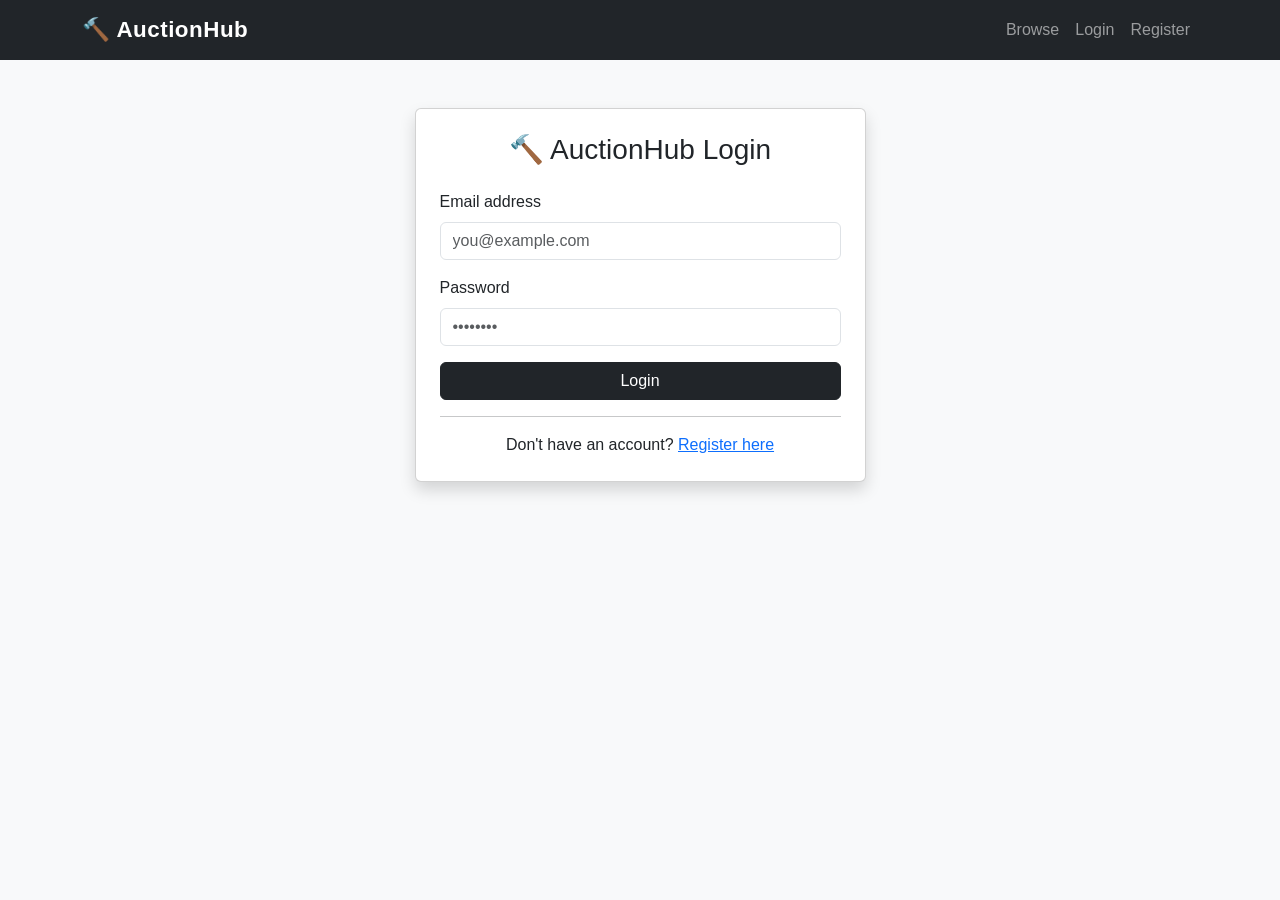
==== frontend/login.html @ b6988cc9 "Phase 13: Frontend - Complete HTML+CSS+JS frontend (15 pages, Bootstrap 5)" ====
<!DOCTYPE html>
<html lang="en">
<head>
  <meta charset="UTF-8" />
  <meta name="viewport" content="width=device-width, initial-scale=1.0"/>
  <title>Login — AuctionHub</title>
  <link href="https://cdn.jsdelivr.net/npm/bootstrap@5.3.0/dist/css/bootstrap.min.css" rel="stylesheet"/>
  <link rel="stylesheet" href="css/style.css"/>
</head>
<body class="bg-light">

  <div id="main-nav"></div>

  <!-- Toast Container -->
  <div id="toast-container" class="toast-container position-fixed top-0 end-0 p-3" style="z-index:9999"></div>

  <div class="container mt-5">
    <div class="row justify-content-center">
      <div class="col-md-5">
        <div class="card shadow">
          <div class="card-body p-4">
            <h3 class="card-title text-center mb-4">🔨 AuctionHub Login</h3>

            <form id="login-form">
              <div class="mb-3">
                <label class="form-label">Email address</label>
                <input type="email" class="form-control" id="email" placeholder="you@example.com" required/>
              </div>
              <div class="mb-3">
                <label class="form-label">Password</label>
                <input type="password" class="form-control" id="password" placeholder="••••••••" required/>
              </div>
              <div id="error-msg" class="alert alert-danger d-none"></div>
              <button type="submit" class="btn btn-dark w-100" id="login-btn">
                Login
              </button>
            </form>

            <hr/>
            <p class="text-center mb-0">
              Don't have an account? <a href="register.html">Register here</a>
            </p>
          </div>
        </div>
      </div>
    </div>
  </div>

  <script src="https://cdn.jsdelivr.net/npm/bootstrap@5.3.0/dist/js/bootstrap.bundle.min.js"></script>
  <script src="js/api.js"></script>
  <script src="js/auth.js"></script>
  <script>
    // If already logged in, redirect
    if (isLoggedIn()) {
      redirectByRole(getUserRole());
    }

    document.addEventListener("DOMContentLoaded", () => {
      renderNav();

      document.getElementById("login-form").addEventListener("submit", async (e) => {
        e.preventDefault();
        const email    = document.getElementById("email").value.trim();
        const password = document.getElementById("password").value;
        const btn      = document.getElementById("login-btn");
        const errEl    = document.getElementById("error-msg");

        btn.disabled = true;
        btn.textContent = "Logging in...";
        errEl.classList.add("d-none");

        try {
          const user = await login(email, password);
          showToast("Login successful! Redirecting...", "success");
          setTimeout(() => redirectByRole(user.role), 800);
        } catch (err) {
          errEl.textContent = err.message || "Login failed. Please check credentials.";
          errEl.classList.remove("d-none");
          btn.disabled = false;
          btn.textContent = "Login";
        }
      });
    });
  </script>
</body>
</html>
---- frontend/css/style.css ----
/* ============================================================
   style.css — Global styles for AuctionHub
   ============================================================ */

/* ── Root variables ─────────────────────────────────────────── */
:root {
  --primary: #212529;
  --accent:  #f4c430;
  --card-radius: 12px;
  --transition: 0.2s ease;
}

/* ── Base ────────────────────────────────────────────────────── */
body {
  font-family: 'Segoe UI', Tahoma, Geneva, Verdana, sans-serif;
  background-color: #f8f9fa;
  color: #212529;
}

/* ── Navbar tweaks ───────────────────────────────────────────── */
.navbar-brand {
  font-size: 1.4rem;
  letter-spacing: 0.5px;
}

/* ── Auction card ────────────────────────────────────────────── */
.auction-card {
  border: none;
  border-radius: var(--card-radius);
  box-shadow: 0 2px 8px rgba(0,0,0,0.08);
  transition: transform var(--transition), box-shadow var(--transition);
  overflow: hidden;
}

.auction-card:hover {
  transform: translateY(-4px);
  box-shadow: 0 8px 24px rgba(0,0,0,0.14);
}

.auction-card .card-img-top {
  height: 180px;
  object-fit: cover;
  background: #dee2e6;
}

.auction-card .card-body {
  padding: 1rem;
}

.auction-card .current-bid {
  font-size: 1.1rem;
  font-weight: 700;
  color: #198754;
}

.auction-card .countdown {
  font-size: 0.82rem;
  color: #dc3545;
  font-weight: 600;
}

/* ── Hero banner (index.html) ────────────────────────────────── */
.hero-banner {
  background: linear-gradient(135deg, #212529 0%, #343a40 100%);
  color: #fff;
  padding: 60px 0;
  margin-bottom: 40px;
}

.hero-banner h1 {
  font-size: 2.6rem;
  font-weight: 800;
  letter-spacing: -0.5px;
}

.hero-banner .search-bar {
  max-width: 540px;
  margin: 0 auto;
}

/* ── Section headers ─────────────────────────────────────────── */
.section-title {
  font-size: 1.3rem;
  font-weight: 700;
  border-left: 4px solid var(--accent);
  padding-left: 10px;
  margin-bottom: 20px;
}

/* ── Bid history table ───────────────────────────────────────── */
.bid-history-table td, .bid-history-table th {
  vertical-align: middle;
}

/* ── Countdown badge ─────────────────────────────────────────── */
.countdown-badge {
  background: #fff3cd;
  color: #856404;
  border: 1px solid #ffc107;
  border-radius: 20px;
  padding: 4px 12px;
  font-size: 0.85rem;
  font-weight: 600;
  display: inline-block;
}

/* ── Loading spinner overlay ─────────────────────────────────── */
.loading-overlay {
  min-height: 200px;
  display: flex;
  align-items: center;
  justify-content: center;
}

/* ── Empty state ─────────────────────────────────────────────── */
.empty-state {
  text-align: center;
  padding: 60px 20px;
  color: #6c757d;
}

.empty-state .empty-icon {
  font-size: 3rem;
  margin-bottom: 10px;
}

/* ── Auction detail page ─────────────────────────────────────── */
.detail-price-box {
  background: #f8f9fa;
  border-radius: 10px;
  padding: 20px;
  border: 1px solid #dee2e6;
}

.detail-price-box .price-label {
  font-size: 0.85rem;
  color: #6c757d;
  text-transform: uppercase;
  letter-spacing: 0.5px;
}

.detail-price-box .price-value {
  font-size: 2rem;
  font-weight: 800;
  color: #198754;
}

/* ── Stats cards (admin/seller dashboard) ────────────────────── */
.stat-card {
  border: none;
  border-radius: var(--card-radius);
  box-shadow: 0 2px 8px rgba(0,0,0,0.08);
}

.stat-card .stat-number {
  font-size: 2.2rem;
  font-weight: 800;
}

/* ── Responsive table wrapper ────────────────────────────────── */
.table-responsive {
  border-radius: 8px;
  overflow: hidden;
  box-shadow: 0 2px 8px rgba(0,0,0,0.06);
}

/* ── Footer ──────────────────────────────────────────────────── */
footer {
  background: #212529;
  color: #adb5bd;
  padding: 20px 0;
  margin-top: 60px;
  font-size: 0.88rem;
}

/* ── Utility ─────────────────────────────────────────────────── */
.cursor-pointer { cursor: pointer; }
.fw-800 { font-weight: 800; }
.text-accent { color: var(--accent); }
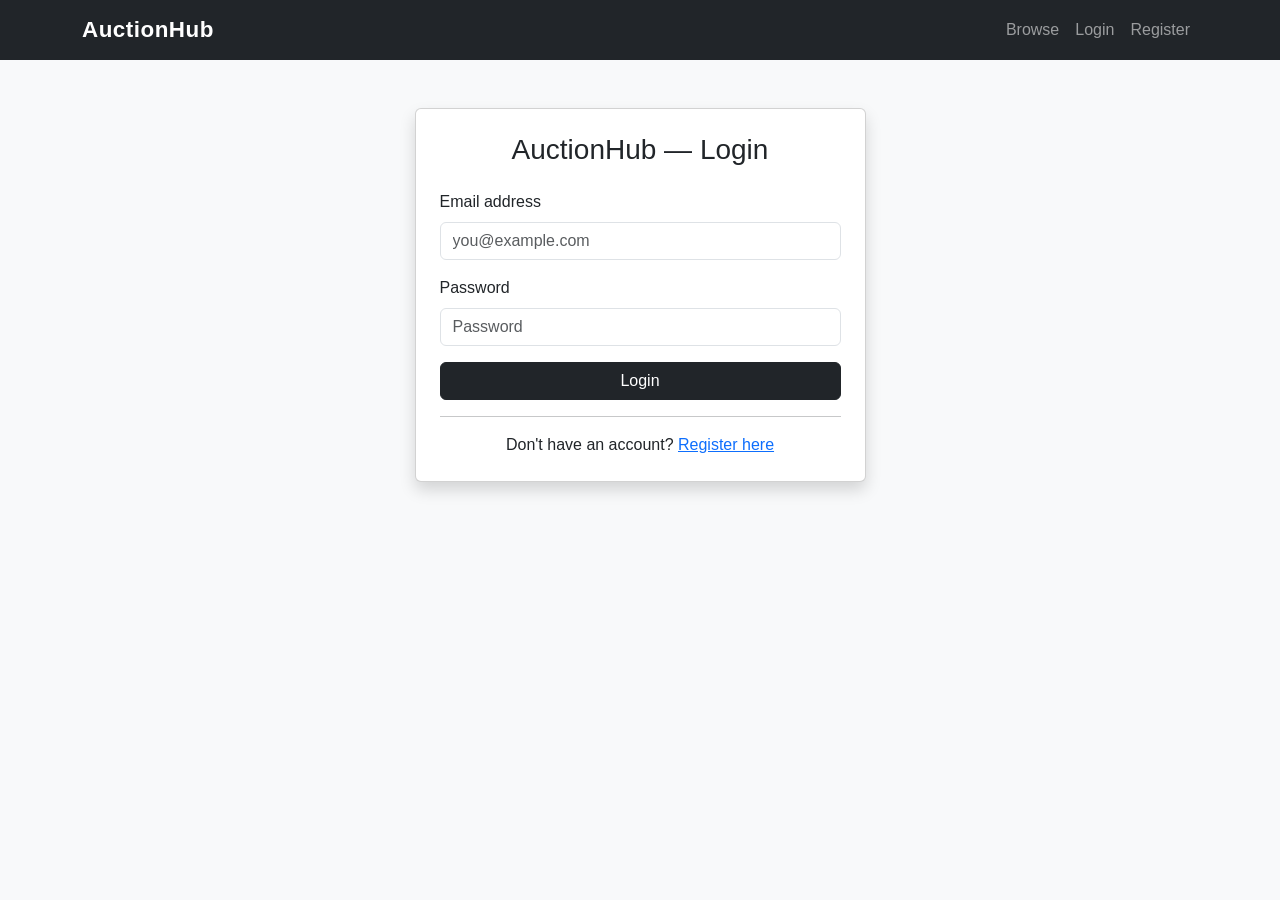
==== commit ad8e247b: "Phase 15: Full Integration Testing, Schema Alignment, and Zero Emoji Cleanup" ====
--- a/frontend/login.html
+++ b/frontend/login.html
@@ -1,17 +1,14 @@
-<!DOCTYPE html>
+﻿<!DOCTYPE html>
 <html lang="en">
 <head>
-  <meta charset="UTF-8" />
+  <meta charset="UTF-8"/>
   <meta name="viewport" content="width=device-width, initial-scale=1.0"/>
   <title>Login — AuctionHub</title>
   <link href="https://cdn.jsdelivr.net/npm/bootstrap@5.3.0/dist/css/bootstrap.min.css" rel="stylesheet"/>
   <link rel="stylesheet" href="css/style.css"/>
 </head>
 <body class="bg-light">
-
   <div id="main-nav"></div>
-
-  <!-- Toast Container -->
   <div id="toast-container" class="toast-container position-fixed top-0 end-0 p-3" style="z-index:9999"></div>
 
   <div class="container mt-5">
@@ -19,8 +16,7 @@
       <div class="col-md-5">
         <div class="card shadow">
           <div class="card-body p-4">
-            <h3 class="card-title text-center mb-4">🔨 AuctionHub Login</h3>
-
+            <h3 class="card-title text-center mb-4">AuctionHub — Login</h3>
             <form id="login-form">
               <div class="mb-3">
                 <label class="form-label">Email address</label>
@@ -28,18 +24,13 @@
               </div>
               <div class="mb-3">
                 <label class="form-label">Password</label>
-                <input type="password" class="form-control" id="password" placeholder="••••••••" required/>
+                <input type="password" class="form-control" id="password" placeholder="Password" required/>
               </div>
               <div id="error-msg" class="alert alert-danger d-none"></div>
-              <button type="submit" class="btn btn-dark w-100" id="login-btn">
-                Login
-              </button>
+              <button type="submit" class="btn btn-dark w-100" id="login-btn">Login</button>
             </form>
-
             <hr/>
-            <p class="text-center mb-0">
-              Don't have an account? <a href="register.html">Register here</a>
-            </p>
+            <p class="text-center mb-0">Don't have an account? <a href="register.html">Register here</a></p>
           </div>
         </div>
       </div>
@@ -50,14 +41,10 @@
   <script src="js/api.js"></script>
   <script src="js/auth.js"></script>
   <script>
-    // If already logged in, redirect
-    if (isLoggedIn()) {
-      redirectByRole(getUserRole());
-    }
+    if (isLoggedIn()) redirectByRole(getUserRole());
 
     document.addEventListener("DOMContentLoaded", () => {
       renderNav();
-
       document.getElementById("login-form").addEventListener("submit", async (e) => {
         e.preventDefault();
         const email    = document.getElementById("email").value.trim();
--- a/frontend/css/style.css
+++ b/frontend/css/style.css
@@ -1,179 +1,270 @@
-/* ============================================================
-   style.css — Global styles for AuctionHub
-   ============================================================ */
+﻿/* ============================================================
+ style.css — Global styles for AuctionHub
+ ============================================================ */
 
 /* ── Root variables ─────────────────────────────────────────── */
 :root {
-  --primary: #212529;
-  --accent:  #f4c430;
-  --card-radius: 12px;
-  --transition: 0.2s ease;
+ --primary: #212529;
+ --accent: #f4c430;
+ --card-radius: 12px;
+ --transition: 0.2s ease;
 }
 
 /* ── Base ────────────────────────────────────────────────────── */
 body {
-  font-family: 'Segoe UI', Tahoma, Geneva, Verdana, sans-serif;
-  background-color: #f8f9fa;
-  color: #212529;
+ font-family: 'Segoe UI', Tahoma, Geneva, Verdana, sans-serif;
+ background-color: #f8f9fa;
+ color: #212529;
 }
 
 /* ── Navbar tweaks ───────────────────────────────────────────── */
 .navbar-brand {
-  font-size: 1.4rem;
-  letter-spacing: 0.5px;
+ font-size: 1.4rem;
+ letter-spacing: 0.5px;
 }
 
 /* ── Auction card ────────────────────────────────────────────── */
 .auction-card {
-  border: none;
-  border-radius: var(--card-radius);
-  box-shadow: 0 2px 8px rgba(0,0,0,0.08);
-  transition: transform var(--transition), box-shadow var(--transition);
-  overflow: hidden;
+ border: none;
+ border-radius: var(--card-radius);
+ box-shadow: 0 2px 8px rgba(0,0,0,0.08);
+ transition: transform var(--transition), box-shadow var(--transition);
+ overflow: hidden;
 }
 
 .auction-card:hover {
-  transform: translateY(-4px);
-  box-shadow: 0 8px 24px rgba(0,0,0,0.14);
+ transform: translateY(-4px);
+ box-shadow: 0 8px 24px rgba(0,0,0,0.14);
 }
 
 .auction-card .card-img-top {
-  height: 180px;
-  object-fit: cover;
-  background: #dee2e6;
+ height: 180px;
+ object-fit: cover;
+ background: #dee2e6;
 }
 
 .auction-card .card-body {
-  padding: 1rem;
+ padding: 1rem;
 }
 
 .auction-card .current-bid {
-  font-size: 1.1rem;
-  font-weight: 700;
-  color: #198754;
+ font-size: 1.1rem;
+ font-weight: 700;
+ color: #198754;
 }
 
 .auction-card .countdown {
-  font-size: 0.82rem;
-  color: #dc3545;
-  font-weight: 600;
+ font-size: 0.82rem;
+ color: #dc3545;
+ font-weight: 600;
 }
 
 /* ── Hero banner (index.html) ────────────────────────────────── */
 .hero-banner {
-  background: linear-gradient(135deg, #212529 0%, #343a40 100%);
-  color: #fff;
-  padding: 60px 0;
-  margin-bottom: 40px;
+ background: linear-gradient(135deg, #212529 0%, #343a40 100%);
+ color: #fff;
+ padding: 60px 0;
+ margin-bottom: 40px;
 }
 
 .hero-banner h1 {
-  font-size: 2.6rem;
-  font-weight: 800;
-  letter-spacing: -0.5px;
+ font-size: 2.6rem;
+ font-weight: 800;
+ letter-spacing: -0.5px;
 }
 
 .hero-banner .search-bar {
-  max-width: 540px;
-  margin: 0 auto;
+ max-width: 540px;
+ margin: 0 auto;
 }
 
 /* ── Section headers ─────────────────────────────────────────── */
 .section-title {
-  font-size: 1.3rem;
-  font-weight: 700;
-  border-left: 4px solid var(--accent);
-  padding-left: 10px;
-  margin-bottom: 20px;
+ font-size: 1.3rem;
+ font-weight: 700;
+ border-left: 4px solid var(--accent);
+ padding-left: 10px;
+ margin-bottom: 20px;
 }
 
 /* ── Bid history table ───────────────────────────────────────── */
 .bid-history-table td, .bid-history-table th {
-  vertical-align: middle;
+ vertical-align: middle;
 }
 
 /* ── Countdown badge ─────────────────────────────────────────── */
 .countdown-badge {
-  background: #fff3cd;
-  color: #856404;
-  border: 1px solid #ffc107;
-  border-radius: 20px;
-  padding: 4px 12px;
-  font-size: 0.85rem;
-  font-weight: 600;
-  display: inline-block;
+ background: #fff3cd;
+ color: #856404;
+ border: 1px solid #ffc107;
+ border-radius: 20px;
+ padding: 4px 12px;
+ font-size: 0.85rem;
+ font-weight: 600;
+ display: inline-block;
 }
 
 /* ── Loading spinner overlay ─────────────────────────────────── */
 .loading-overlay {
-  min-height: 200px;
-  display: flex;
-  align-items: center;
-  justify-content: center;
+ min-height: 200px;
+ display: flex;
+ align-items: center;
+ justify-content: center;
 }
 
 /* ── Empty state ─────────────────────────────────────────────── */
 .empty-state {
-  text-align: center;
-  padding: 60px 20px;
-  color: #6c757d;
+ text-align: center;
+ padding: 60px 20px;
+ color: #6c757d;
 }
 
 .empty-state .empty-icon {
-  font-size: 3rem;
-  margin-bottom: 10px;
+ font-size: 3rem;
+ margin-bottom: 10px;
 }
 
 /* ── Auction detail page ─────────────────────────────────────── */
 .detail-price-box {
-  background: #f8f9fa;
-  border-radius: 10px;
-  padding: 20px;
-  border: 1px solid #dee2e6;
+ background: #f8f9fa;
+ border-radius: 10px;
+ padding: 20px;
+ border: 1px solid #dee2e6;
 }
 
 .detail-price-box .price-label {
-  font-size: 0.85rem;
-  color: #6c757d;
-  text-transform: uppercase;
-  letter-spacing: 0.5px;
+ font-size: 0.85rem;
+ color: #6c757d;
+ text-transform: uppercase;
+ letter-spacing: 0.5px;
 }
 
 .detail-price-box .price-value {
-  font-size: 2rem;
-  font-weight: 800;
-  color: #198754;
+ font-size: 2rem;
+ font-weight: 800;
+ color: #198754;
 }
 
 /* ── Stats cards (admin/seller dashboard) ────────────────────── */
 .stat-card {
-  border: none;
-  border-radius: var(--card-radius);
-  box-shadow: 0 2px 8px rgba(0,0,0,0.08);
+ border: none;
+ border-radius: var(--card-radius);
+ box-shadow: 0 2px 8px rgba(0,0,0,0.08);
 }
 
 .stat-card .stat-number {
-  font-size: 2.2rem;
-  font-weight: 800;
+ font-size: 2.2rem;
+ font-weight: 800;
 }
 
 /* ── Responsive table wrapper ────────────────────────────────── */
 .table-responsive {
-  border-radius: 8px;
-  overflow: hidden;
-  box-shadow: 0 2px 8px rgba(0,0,0,0.06);
+ border-radius: 8px;
+ overflow: hidden;
+ box-shadow: 0 2px 8px rgba(0,0,0,0.06);
 }
 
 /* ── Footer ──────────────────────────────────────────────────── */
 footer {
-  background: #212529;
-  color: #adb5bd;
-  padding: 20px 0;
-  margin-top: 60px;
-  font-size: 0.88rem;
+ background: #212529;
+ color: #adb5bd;
+ padding: 20px 0;
+ margin-top: 60px;
+ font-size: 0.88rem;
 }
 
 /* ── Utility ─────────────────────────────────────────────────── */
 .cursor-pointer { cursor: pointer; }
 .fw-800 { font-weight: 800; }
 .text-accent { color: var(--accent); }
+
+/* ── Countdown blocks (Phase 14) ─────────────────────────────── */
+.cd-blocks {
+ padding: 12px 0;
+}
+
+.cd-block {
+ background: #f8f9fa;
+ border: 1px solid #dee2e6;
+ border-radius: 10px;
+ min-width: 68px;
+ padding: 8px 12px;
+ transition: background var(--transition), border-color var(--transition);
+}
+
+.cd-block .cd-value {
+ line-height: 1.1;
+ font-variant-numeric: tabular-nums;
+}
+
+.cd-sep {
+ display: flex;
+ align-items: center;
+ color: #6c757d;
+}
+
+/* Urgency color states for the container */
+#detail-countdown[data-urgency="warning"] .cd-block {
+ background: #fff3cd;
+ border-color: #ffc107;
+}
+
+#detail-countdown[data-urgency="warning"] .cd-value {
+ color: #856404;
+}
+
+#detail-countdown[data-urgency="critical"] .cd-block {
+ background: #f8d7da;
+ border-color: #dc3545;
+ animation: pulse-red 1s ease-in-out infinite;
+}
+
+#detail-countdown[data-urgency="critical"] .cd-value {
+ color: #842029;
+}
+
+@keyframes pulse-red {
+ 0%, 100% { box-shadow: 0 0 0 0 rgba(220, 53, 69, 0.3); }
+ 50% { box-shadow: 0 0 0 6px rgba(220, 53, 69, 0); }
+}
+
+/* Ending soon banner */
+.ending-soon-banner {
+ background: linear-gradient(90deg, #dc3545, #c0392b);
+ color: #fff;
+ border-radius: 8px;
+ padding: 10px 16px;
+ font-weight: 600;
+ animation: banner-pulse 1.5s ease-in-out infinite;
+}
+
+@keyframes banner-pulse {
+ 0%, 100% { opacity: 1; }
+ 50% { opacity: 0.82; }
+}
+
+/* Auto-refresh indicator */
+.refresh-indicator {
+ font-size: 0.75rem;
+ color: #6c757d;
+ display: flex;
+ align-items: center;
+ gap: 4px;
+}
+
+.refresh-dot {
+ width: 7px;
+ height: 7px;
+ border-radius: 50%;
+ background: #198754;
+ animation: dot-blink 2s ease-in-out infinite;
+}
+
+@keyframes dot-blink {
+ 0%, 100% { opacity: 1; }
+ 50% { opacity: 0.2; }
+}
+
+/* Countdown card in list pages */
+.countdown[data-end].text-warning { font-weight: 600; }
+.countdown[data-end].text-danger { font-weight: 700; }
